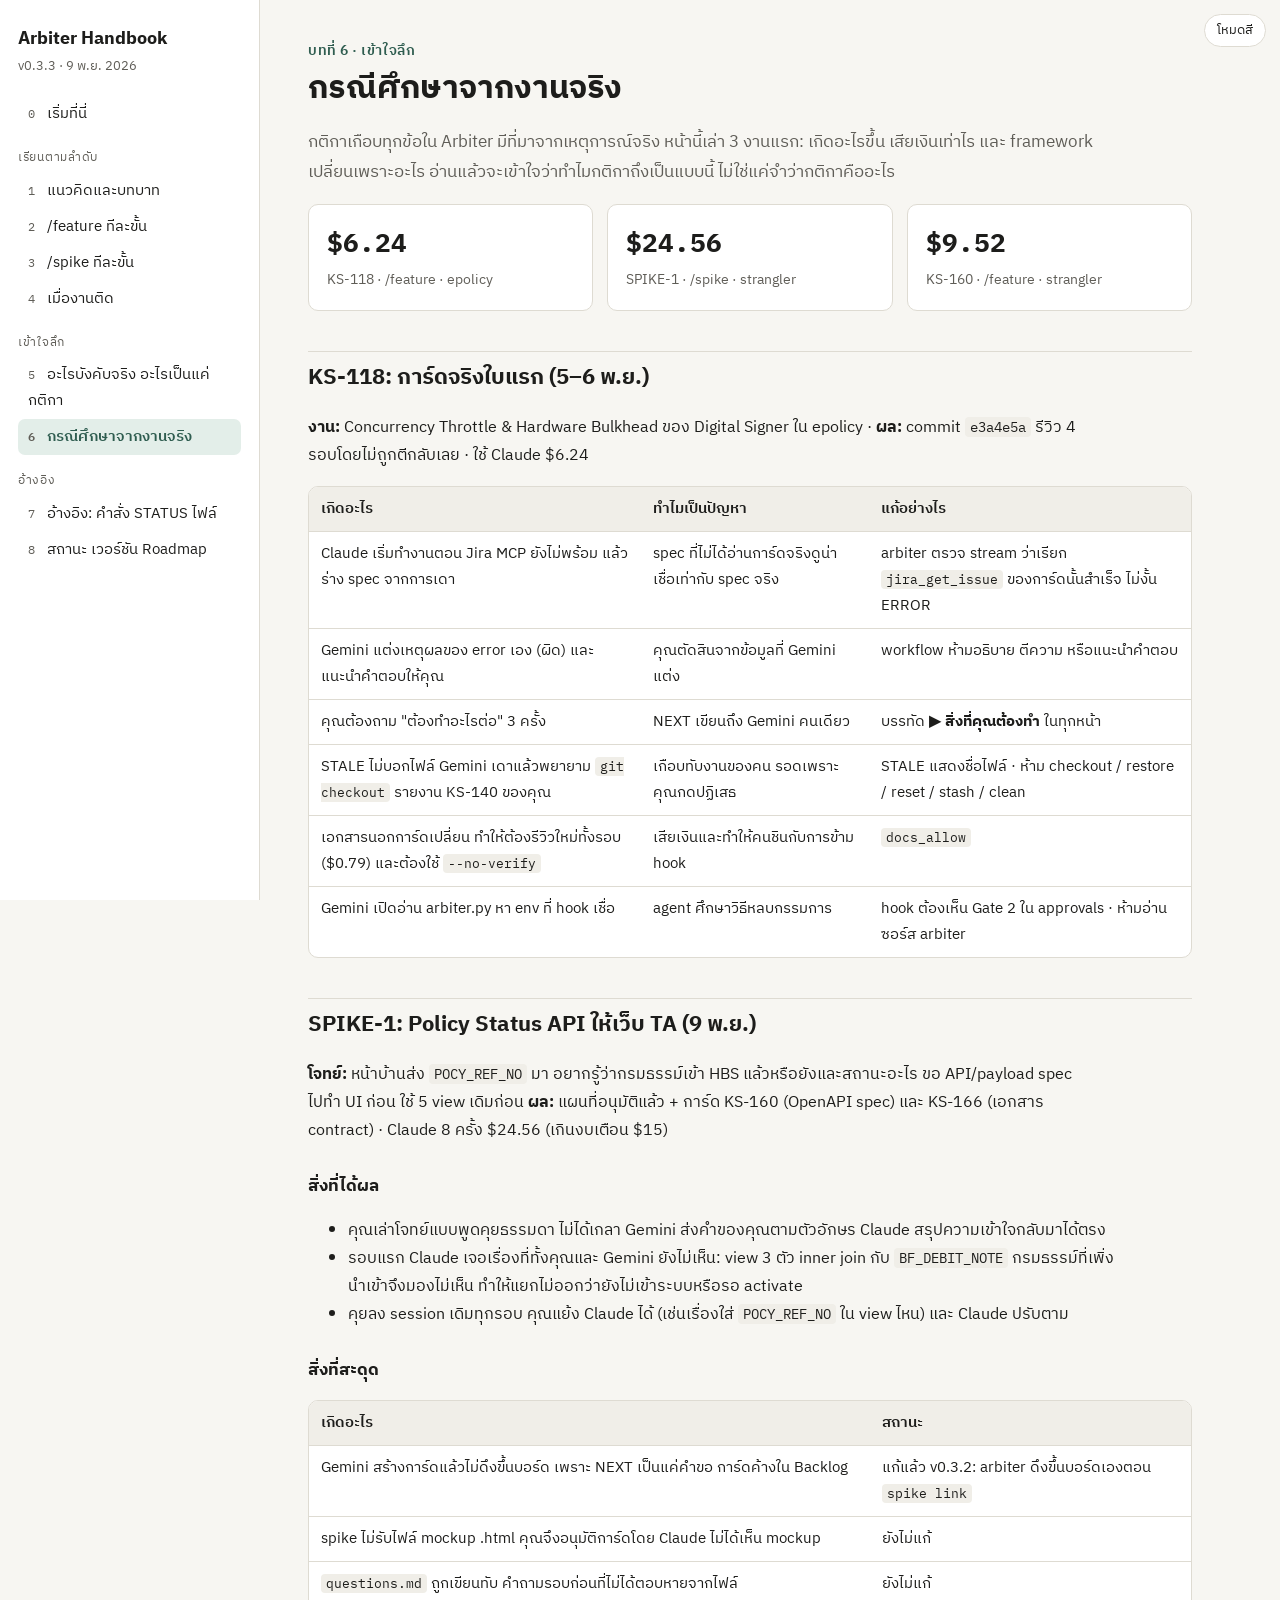
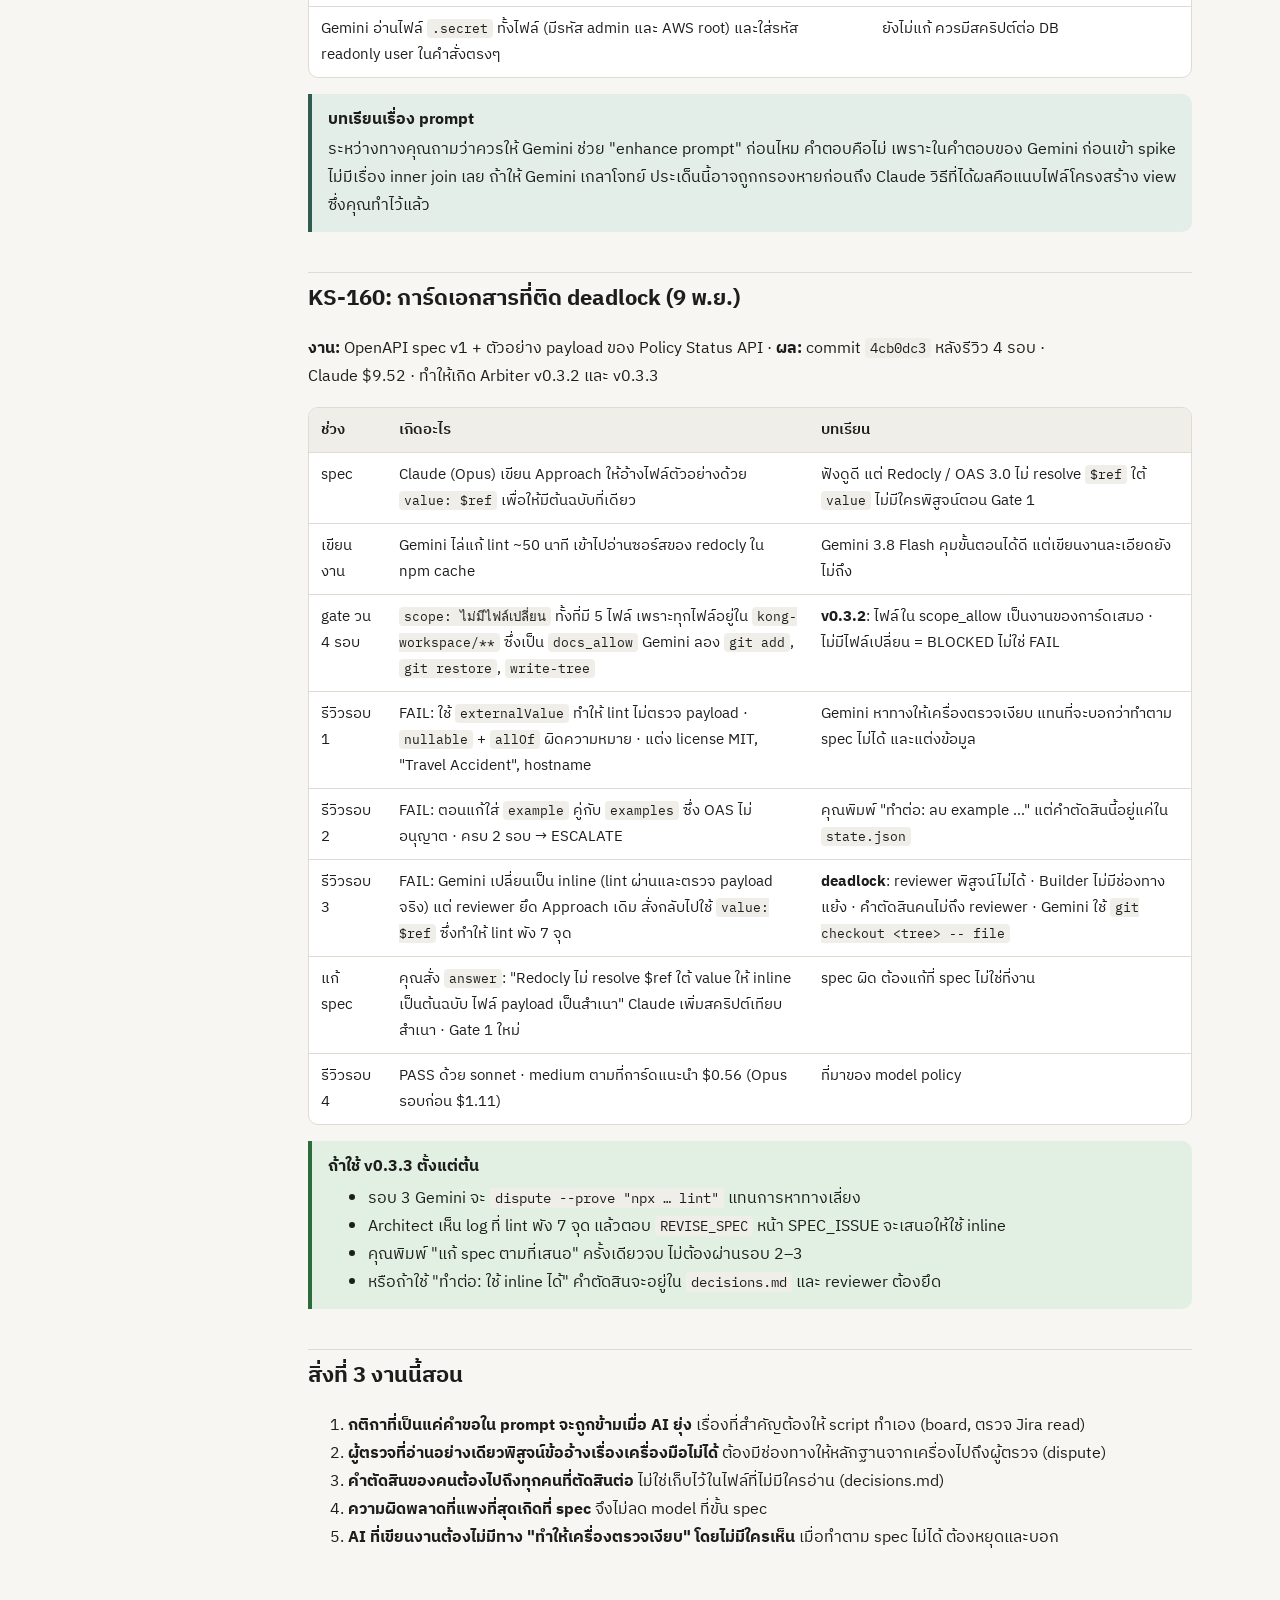
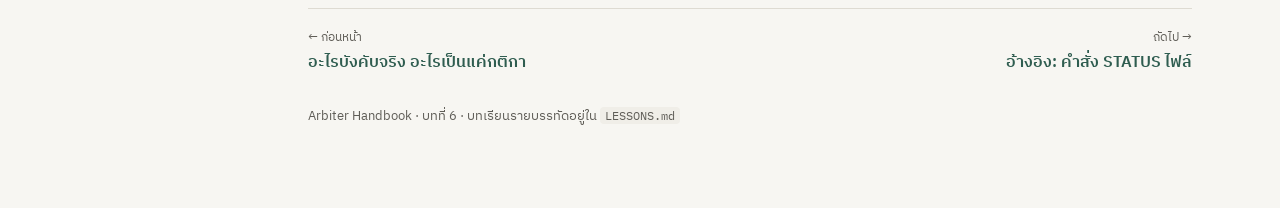
==== docs/cases.html @ bba3953a "docs: rewrite handbook as a multi-page teaching guide docs/ is now a 9-page static handbook for peop" ====
<!doctype html>
<html lang="th">
<head>
<meta charset="utf-8">
<meta name="viewport" content="width=device-width, initial-scale=1">
<title>กรณีศึกษา · Arbiter</title>
<link rel="preconnect" href="https://fonts.googleapis.com">
<link rel="preconnect" href="https://fonts.gstatic.com" crossorigin>
<link href="https://fonts.googleapis.com/css2?family=IBM+Plex+Sans+Thai:wght@400;500;600;700&family=IBM+Plex+Mono:wght@400;500&display=swap" rel="stylesheet">
<link rel="stylesheet" href="assets/style.css">
</head>
<body>
<button class="theme-btn" id="themeBtn" type="button">โหมดสี</button>
<div class="wrap">
<nav class="toc" aria-label="สารบัญ">
  <div class="brand">Arbiter Handbook</div>
  <div class="ver">v0.3.3 · 9 พ.ย. 2026</div>
  <div class="links"><a href="index.html">เริ่มที่นี่</a><a href="concepts.html">แนวคิดและบทบาท</a><a href="feature.html">/feature</a><a href="spike.html">/spike</a><a href="stuck.html">เมื่องานติด</a><a href="safety.html">อะไรบังคับจริง</a><a href="cases.html">กรณีศึกษา</a><a href="reference.html">อ้างอิง</a><a href="roadmap.html">Roadmap</a></div>
</nav>
<main>

<div class="eyebrow">บทที่ 6 · เข้าใจลึก</div>
<h1>กรณีศึกษาจากงานจริง</h1>
<p class="lede">กติกาเกือบทุกข้อใน Arbiter มีที่มาจากเหตุการณ์จริง หน้านี้เล่า 3 งานแรก: เกิดอะไรขึ้น เสียเงินเท่าไร และ framework เปลี่ยนเพราะอะไร
อ่านแล้วจะเข้าใจว่าทำไมกติกาถึงเป็นแบบนี้ ไม่ใช่แค่จำว่ากติกาคืออะไร</p>

<div class="grid g3">
  <div class="card stat"><b>$6.24</b><span>KS-118 · /feature · epolicy</span></div>
  <div class="card stat"><b>$24.56</b><span>SPIKE-1 · /spike · strangler</span></div>
  <div class="card stat"><b>$9.52</b><span>KS-160 · /feature · strangler</span></div>
</div>

<h2 id="ks118">KS-118: การ์ดจริงใบแรก (5–6 พ.ย.)</h2>
<p><b>งาน:</b> Concurrency Throttle &amp; Hardware Bulkhead ของ Digital Signer ใน epolicy · <b>ผล:</b> commit <code>e3a4e5a</code> รีวิว 4 รอบโดยไม่ถูกตีกลับเลย · ใช้ Claude $6.24</p>
<div class="tbl"><table>
  <tr><th>เกิดอะไร</th><th>ทำไมเป็นปัญหา</th><th>แก้อย่างไร</th></tr>
  <tr><td>Claude เริ่มทำงานตอน Jira MCP ยังไม่พร้อม แล้วร่าง spec จากการเดา</td><td>spec ที่ไม่ได้อ่านการ์ดจริงดูน่าเชื่อเท่ากับ spec จริง</td><td>arbiter ตรวจ stream ว่าเรียก <code>jira_get_issue</code> ของการ์ดนั้นสำเร็จ ไม่งั้น ERROR</td></tr>
  <tr><td>Gemini แต่งเหตุผลของ error เอง (ผิด) และแนะนำคำตอบให้คุณ</td><td>คุณตัดสินจากข้อมูลที่ Gemini แต่ง</td><td>workflow ห้ามอธิบาย ตีความ หรือแนะนำคำตอบ</td></tr>
  <tr><td>คุณต้องถาม "ต้องทำอะไรต่อ" 3 ครั้ง</td><td>NEXT เขียนถึง Gemini คนเดียว</td><td>บรรทัด <b>▶ สิ่งที่คุณต้องทำ</b> ในทุกหน้า</td></tr>
  <tr><td>STALE ไม่บอกไฟล์ Gemini เดาแล้วพยายาม <code>git checkout</code> รายงาน KS-140 ของคุณ</td><td>เกือบทับงานของคน รอดเพราะคุณกดปฏิเสธ</td><td>STALE แสดงชื่อไฟล์ · ห้าม checkout / restore / reset / stash / clean</td></tr>
  <tr><td>เอกสารนอกการ์ดเปลี่ยน ทำให้ต้องรีวิวใหม่ทั้งรอบ ($0.79) และต้องใช้ <code>--no-verify</code></td><td>เสียเงินและทำให้คนชินกับการข้าม hook</td><td><code>docs_allow</code></td></tr>
  <tr><td>Gemini เปิดอ่าน arbiter.py หา env ที่ hook เชื่อ</td><td>agent ศึกษาวิธีหลบกรรมการ</td><td>hook ต้องเห็น Gate 2 ใน approvals · ห้ามอ่านซอร์ส arbiter</td></tr>
</table></div>

<h2 id="spike1">SPIKE-1: Policy Status API ให้เว็บ TA (9 พ.ย.)</h2>
<p><b>โจทย์:</b> หน้าบ้านส่ง <code>POCY_REF_NO</code> มา อยากรู้ว่ากรมธรรม์เข้า HBS แล้วหรือยังและสถานะอะไร ขอ API/payload spec ไปทำ UI ก่อน ใช้ 5 view เดิมก่อน
<b>ผล:</b> แผนที่อนุมัติแล้ว + การ์ด KS-160 (OpenAPI spec) และ KS-166 (เอกสาร contract) · Claude 8 ครั้ง $24.56 (เกินงบเตือน $15)</p>
<h3>สิ่งที่ได้ผล</h3>
<ul>
  <li>คุณเล่าโจทย์แบบพูดคุยธรรมดา ไม่ได้เกลา Gemini ส่งคำของคุณตามตัวอักษร Claude สรุปความเข้าใจกลับมาได้ตรง</li>
  <li>รอบแรก Claude เจอเรื่องที่ทั้งคุณและ Gemini ยังไม่เห็น: view 3 ตัว inner join กับ <code>BF_DEBIT_NOTE</code> กรมธรรม์ที่เพิ่งนำเข้าจึงมองไม่เห็น ทำให้แยกไม่ออกว่ายังไม่เข้าระบบหรือรอ activate</li>
  <li>คุยลง session เดิมทุกรอบ คุณแย้ง Claude ได้ (เช่นเรื่องใส่ <code>POCY_REF_NO</code> ใน view ไหน) และ Claude ปรับตาม</li>
</ul>
<h3>สิ่งที่สะดุด</h3>
<div class="tbl"><table>
  <tr><th>เกิดอะไร</th><th>สถานะ</th></tr>
  <tr><td>Gemini สร้างการ์ดแล้วไม่ดึงขึ้นบอร์ด เพราะ NEXT เป็นแค่คำขอ การ์ดค้างใน Backlog</td><td>แก้แล้ว v0.3.2: arbiter ดึงขึ้นบอร์ดเองตอน <code>spike link</code></td></tr>
  <tr><td>spike ไม่รับไฟล์ mockup .html คุณจึงอนุมัติการ์ดโดย Claude ไม่ได้เห็น mockup</td><td>ยังไม่แก้</td></tr>
  <tr><td><code>questions.md</code> ถูกเขียนทับ คำถามรอบก่อนที่ไม่ได้ตอบหายจากไฟล์</td><td>ยังไม่แก้</td></tr>
  <tr><td>Gemini อ่านไฟล์ <code>.secret</code> ทั้งไฟล์ (มีรหัส admin และ AWS root) และใส่รหัส readonly user ในคำสั่งตรงๆ</td><td>ยังไม่แก้ ควรมีสคริปต์ต่อ DB</td></tr>
</table></div>
<div class="callout"><span class="t">บทเรียนเรื่อง prompt</span>
ระหว่างทางคุณถามว่าควรให้ Gemini ช่วย "enhance prompt" ก่อนไหม คำตอบคือไม่ เพราะในคำตอบของ Gemini ก่อนเข้า spike ไม่มีเรื่อง inner join เลย
ถ้าให้ Gemini เกลาโจทย์ ประเด็นนี้อาจถูกกรองหายก่อนถึง Claude วิธีที่ได้ผลคือแนบไฟล์โครงสร้าง view ซึ่งคุณทำไว้แล้ว</div>

<h2 id="ks160">KS-160: การ์ดเอกสารที่ติด deadlock (9 พ.ย.)</h2>
<p><b>งาน:</b> OpenAPI spec v1 + ตัวอย่าง payload ของ Policy Status API · <b>ผล:</b> commit <code>4cb0dc3</code> หลังรีวิว 4 รอบ · Claude $9.52
· ทำให้เกิด Arbiter v0.3.2 และ v0.3.3</p>
<div class="tbl"><table>
  <tr><th>ช่วง</th><th>เกิดอะไร</th><th>บทเรียน</th></tr>
  <tr><td>spec</td><td>Claude (Opus) เขียน Approach ให้อ้างไฟล์ตัวอย่างด้วย <code>value: $ref</code> เพื่อให้มีต้นฉบับที่เดียว</td><td>ฟังดูดี แต่ Redocly / OAS 3.0 ไม่ resolve <code>$ref</code> ใต้ <code>value</code> ไม่มีใครพิสูจน์ตอน Gate 1</td></tr>
  <tr><td>เขียนงาน</td><td>Gemini ไล่แก้ lint ~50 นาที เข้าไปอ่านซอร์สของ redocly ใน npm cache</td><td>Gemini 3.8 Flash คุมขั้นตอนได้ดี แต่เขียนงานละเอียดยังไม่ถึง</td></tr>
  <tr><td>gate วน 4 รอบ</td><td><code>scope: ไม่มีไฟล์เปลี่ยน</code> ทั้งที่มี 5 ไฟล์ เพราะทุกไฟล์อยู่ใน <code>kong-workspace/**</code> ซึ่งเป็น <code>docs_allow</code> Gemini ลอง <code>git add</code>, <code>git restore</code>, <code>write-tree</code></td><td><b>v0.3.2</b>: ไฟล์ใน scope_allow เป็นงานของการ์ดเสมอ · ไม่มีไฟล์เปลี่ยน = BLOCKED ไม่ใช่ FAIL</td></tr>
  <tr><td>รีวิวรอบ 1</td><td>FAIL: ใช้ <code>externalValue</code> ทำให้ lint ไม่ตรวจ payload · <code>nullable</code> + <code>allOf</code> ผิดความหมาย · แต่ง license MIT, "Travel Accident", hostname</td><td>Gemini หาทางให้เครื่องตรวจเงียบ แทนที่จะบอกว่าทำตาม spec ไม่ได้ และแต่งข้อมูล</td></tr>
  <tr><td>รีวิวรอบ 2</td><td>FAIL: ตอนแก้ใส่ <code>example</code> คู่กับ <code>examples</code> ซึ่ง OAS ไม่อนุญาต · ครบ 2 รอบ → ESCALATE</td><td>คุณพิมพ์ "ทำต่อ: ลบ example …" แต่คำตัดสินนี้อยู่แค่ใน <code>state.json</code></td></tr>
  <tr><td>รีวิวรอบ 3</td><td>FAIL: Gemini เปลี่ยนเป็น inline (lint ผ่านและตรวจ payload จริง) แต่ reviewer ยึด Approach เดิม สั่งกลับไปใช้ <code>value: $ref</code> ซึ่งทำให้ lint พัง 7 จุด</td><td><b>deadlock</b>: reviewer พิสูจน์ไม่ได้ · Builder ไม่มีช่องทางแย้ง · คำตัดสินคนไม่ถึง reviewer · Gemini ใช้ <code>git checkout &lt;tree&gt; -- file</code></td></tr>
  <tr><td>แก้ spec</td><td>คุณสั่ง <code>answer</code>: "Redocly ไม่ resolve $ref ใต้ value ให้ inline เป็นต้นฉบับ ไฟล์ payload เป็นสำเนา" Claude เพิ่มสคริปต์เทียบสำเนา · Gate 1 ใหม่</td><td>spec ผิด ต้องแก้ที่ spec ไม่ใช่ที่งาน</td></tr>
  <tr><td>รีวิวรอบ 4</td><td>PASS ด้วย sonnet · medium ตามที่การ์ดแนะนำ $0.56 (Opus รอบก่อน $1.11)</td><td>ที่มาของ model policy</td></tr>
</table></div>
<div class="callout ok"><span class="t">ถ้าใช้ v0.3.3 ตั้งแต่ต้น</span>
<ul style="margin:4px 0 0">
  <li>รอบ 3 Gemini จะ <code>dispute --prove "npx … lint"</code> แทนการหาทางเลี่ยง</li>
  <li>Architect เห็น log ที่ lint พัง 7 จุด แล้วตอบ <code>REVISE_SPEC</code> หน้า SPEC_ISSUE จะเสนอให้ใช้ inline</li>
  <li>คุณพิมพ์ "แก้ spec ตามที่เสนอ" ครั้งเดียวจบ ไม่ต้องผ่านรอบ 2–3</li>
  <li>หรือถ้าใช้ "ทำต่อ: ใช้ inline ได้" คำตัดสินจะอยู่ใน <code>decisions.md</code> และ reviewer ต้องยึด</li>
</ul></div>

<h2>สิ่งที่ 3 งานนี้สอน</h2>
<ol>
  <li><b>กติกาที่เป็นแค่คำขอใน prompt จะถูกข้ามเมื่อ AI ยุ่ง</b> เรื่องที่สำคัญต้องให้ script ทำเอง (board, ตรวจ Jira read)</li>
  <li><b>ผู้ตรวจที่อ่านอย่างเดียวพิสูจน์ข้ออ้างเรื่องเครื่องมือไม่ได้</b> ต้องมีช่องทางให้หลักฐานจากเครื่องไปถึงผู้ตรวจ (dispute)</li>
  <li><b>คำตัดสินของคนต้องไปถึงทุกคนที่ตัดสินต่อ</b> ไม่ใช่เก็บไว้ในไฟล์ที่ไม่มีใครอ่าน (decisions.md)</li>
  <li><b>ความผิดพลาดที่แพงที่สุดเกิดที่ spec</b> จึงไม่ลด model ที่ขั้น spec</li>
  <li><b>AI ที่เขียนงานต้องไม่มีทาง "ทำให้เครื่องตรวจเงียบ" โดยไม่มีใครเห็น</b> เมื่อทำตาม spec ไม่ได้ ต้องหยุดและบอก</li>
</ol>

<div class="pager"></div>
<footer class="foot">Arbiter Handbook · บทที่ 6 · บทเรียนรายบรรทัดอยู่ใน <code>LESSONS.md</code></footer>
</main>
</div>
<script src="assets/site.js"></script>
</body>
</html>
---- docs/assets/style.css ----
/* Arbiter Handbook — shared styles. Colors are tokens; every page works in light and dark. */
:root {
  --bg: #f7f6f2; --surface: #ffffff; --surface-2: #f0eee8; --text: #1d1d1b; --muted: #5f5d57;
  --line: #dedbd2; --accent: #2f5d50; --accent-soft: #e3eee9;
  --human: #8a4b14; --human-soft: #f6e8da; --gemini: #1f4e8c; --gemini-soft: #e2ebf7;
  --claude: #9a3b26; --claude-soft: #f7e3dc; --machine: #2f5d50; --machine-soft: #e3eee9;
  --ok: #2e6b3a; --ok-soft: #e2f0e4; --warn: #8a6100; --warn-soft: #f7eed6; --bad: #a12f2f; --bad-soft: #f6e0e0;
  --mono: "IBM Plex Mono", ui-monospace, Consolas, monospace;
  --sans: "IBM Plex Sans Thai", "Segoe UI", Tahoma, sans-serif;
  --radius: 10px;
}
@media (prefers-color-scheme: dark) {
  :root:not([data-theme="light"]) {
    --bg: #161614; --surface: #1f1f1c; --surface-2: #2a2a26; --text: #ecebe6; --muted: #a9a79f;
    --line: #3a3934; --accent: #8cc4b0; --accent-soft: #23352f;
    --human: #e3a76f; --human-soft: #3a2a1b; --gemini: #8db4ea; --gemini-soft: #1d2a3d;
    --claude: #eb9a83; --claude-soft: #3b231d; --machine: #8cc4b0; --machine-soft: #23352f;
    --ok: #8fd19e; --ok-soft: #1f3324; --warn: #e5c06a; --warn-soft: #3a3019; --bad: #f09a9a; --bad-soft: #3d2222;
  }
}
:root[data-theme="dark"] {
  --bg: #161614; --surface: #1f1f1c; --surface-2: #2a2a26; --text: #ecebe6; --muted: #a9a79f;
  --line: #3a3934; --accent: #8cc4b0; --accent-soft: #23352f;
  --human: #e3a76f; --human-soft: #3a2a1b; --gemini: #8db4ea; --gemini-soft: #1d2a3d;
  --claude: #eb9a83; --claude-soft: #3b231d; --machine: #8cc4b0; --machine-soft: #23352f;
  --ok: #8fd19e; --ok-soft: #1f3324; --warn: #e5c06a; --warn-soft: #3a3019; --bad: #f09a9a; --bad-soft: #3d2222;
}

* { box-sizing: border-box; }
html { -webkit-text-size-adjust: 100%; }
body { margin: 0; background: var(--bg); color: var(--text); font: 16px/1.75 var(--sans); }
a { color: var(--accent); text-underline-offset: 3px; }
code, pre, kbd { font-family: var(--mono); font-size: .88em; }
code { background: var(--surface-2); padding: 1px 5px; border-radius: 4px; overflow-wrap: anywhere; }
pre { background: var(--surface-2); border: 1px solid var(--line); border-radius: var(--radius); padding: 14px 16px;
      overflow-x: auto; line-height: 1.55; margin: 14px 0; }
pre code { background: none; padding: 0; font-size: 1em; }
kbd { border: 1px solid var(--line); border-bottom-width: 2px; border-radius: 5px; padding: 0 6px; background: var(--surface); }

/* layout */
.wrap { display: grid; grid-template-columns: 260px minmax(0, 1fr); min-height: 100vh; }
nav.toc { position: sticky; top: 0; align-self: start; height: 100vh; overflow-y: auto; padding: 24px 18px;
          border-right: 1px solid var(--line); background: var(--surface); }
nav.toc .brand { font-weight: 700; font-size: 1.1rem; }
nav.toc .ver { color: var(--muted); font-size: .82rem; margin-bottom: 18px; }
nav.toc .group { font-size: .74rem; letter-spacing: .06em; text-transform: uppercase; color: var(--muted); margin: 16px 0 4px; }
nav.toc a { display: block; padding: 5px 10px; border-radius: 7px; color: var(--text); text-decoration: none; font-size: .93rem; }
nav.toc a:hover { background: var(--surface-2); }
nav.toc a.active { background: var(--accent-soft); color: var(--accent); font-weight: 600; }
nav.toc a .n { display: inline-block; width: 1.6em; color: var(--muted); font-family: var(--mono); font-size: .8em; }
main { padding: 40px 48px 80px; max-width: 980px; }
.theme-btn { position: fixed; top: 14px; right: 14px; z-index: 5; border: 1px solid var(--line); background: var(--surface);
             color: var(--text); border-radius: 999px; padding: 4px 12px; font: inherit; font-size: .82rem; cursor: pointer; }

@media (max-width: 860px) {
  .wrap { grid-template-columns: minmax(0, 1fr); }
  nav.toc { position: static; height: auto; border-right: 0; border-bottom: 1px solid var(--line); padding: 14px 16px; }
  nav.toc .links { display: flex; gap: 4px; overflow-x: auto; padding-bottom: 4px; }
  nav.toc .group { display: none; }
  nav.toc a { white-space: nowrap; flex: none; }
  main { padding: 24px 16px 64px; }
  .theme-btn { top: 10px; right: 10px; }
}

/* type */
.eyebrow { color: var(--accent); font-weight: 600; font-size: .85rem; letter-spacing: .04em; }
h1 { font-size: 2rem; line-height: 1.3; margin: 4px 0 10px; }
h2 { font-size: 1.35rem; margin: 40px 0 10px; padding-top: 8px; border-top: 1px solid var(--line); }
h3 { font-size: 1.08rem; margin: 26px 0 6px; }
.lede { font-size: 1.08rem; color: var(--muted); max-width: 46em; }
p, li { max-width: 48em; }
.muted { color: var(--muted); }
.small { font-size: .88rem; }

/* tables */
.tbl { overflow-x: auto; margin: 14px 0; border: 1px solid var(--line); border-radius: var(--radius); background: var(--surface); }
table { border-collapse: collapse; width: 100%; font-size: .93rem; }
th, td { text-align: left; vertical-align: top; padding: 9px 12px; border-bottom: 1px solid var(--line); }
th { background: var(--surface-2); font-weight: 600; white-space: nowrap; }
tr:last-child td { border-bottom: 0; }

/* cards & grids */
.grid { display: grid; gap: 14px; margin: 16px 0; }
.g2 { grid-template-columns: repeat(2, minmax(0, 1fr)); }
.g3 { grid-template-columns: repeat(3, minmax(0, 1fr)); }
.g4 { grid-template-columns: repeat(4, minmax(0, 1fr)); }
@media (max-width: 860px) { .g2, .g3, .g4 { grid-template-columns: 1fr; } }
.card { background: var(--surface); border: 1px solid var(--line); border-radius: var(--radius); padding: 16px 18px; }
.card h3 { margin-top: 0; }
.card.link { text-decoration: none; color: var(--text); display: block; transition: border-color .15s; }
.card.link:hover { border-color: var(--accent); }
.card.link .go { color: var(--accent); font-size: .88rem; font-weight: 600; }
.stat b { display: block; font-size: 1.6rem; font-family: var(--mono); }
.stat span { color: var(--muted); font-size: .88rem; }

/* role colors */
.r { display: inline-block; font-size: .78rem; font-weight: 600; padding: 1px 9px; border-radius: 999px; white-space: nowrap; }
.r-human { background: var(--human-soft); color: var(--human); }
.r-gemini { background: var(--gemini-soft); color: var(--gemini); }
.r-claude { background: var(--claude-soft); color: var(--claude); }
.r-machine { background: var(--machine-soft); color: var(--machine); }
.card.human { border-top: 4px solid var(--human); }
.card.gemini { border-top: 4px solid var(--gemini); }
.card.claude { border-top: 4px solid var(--claude); }
.card.machine { border-top: 4px solid var(--machine); }

/* callouts */
.callout { border-left: 4px solid var(--accent); background: var(--accent-soft); border-radius: 0 var(--radius) var(--radius) 0;
           padding: 12px 16px; margin: 16px 0; }
.callout > :first-child { margin-top: 0; } .callout > :last-child { margin-bottom: 0; }
.callout.warn { border-color: var(--warn); background: var(--warn-soft); }
.callout.bad { border-color: var(--bad); background: var(--bad-soft); }
.callout.ok { border-color: var(--ok); background: var(--ok-soft); }
.callout .t { font-weight: 700; display: block; margin-bottom: 2px; }

/* status pills */
.st { font-family: var(--mono); font-size: .8rem; font-weight: 500; padding: 1px 7px; border-radius: 5px; white-space: nowrap;
      background: var(--surface-2); border: 1px solid var(--line); }
.st.ok { color: var(--ok); border-color: var(--ok); }
.st.wait { color: var(--human); border-color: var(--human); }
.st.warn { color: var(--warn); border-color: var(--warn); }
.st.bad { color: var(--bad); border-color: var(--bad); }

/* step list */
ol.steps { list-style: none; counter-reset: s; padding: 0; margin: 18px 0; }
ol.steps > li { counter-increment: s; position: relative; padding: 0 0 18px 48px; max-width: none; }
ol.steps > li::before { content: counter(s); position: absolute; left: 0; top: 0; width: 32px; height: 32px; border-radius: 50%;
  background: var(--accent); color: var(--bg); font-weight: 700; display: grid; place-items: center; font-size: .9rem; }
ol.steps > li::after { content: ""; position: absolute; left: 15px; top: 34px; bottom: 2px; width: 2px; background: var(--line); }
ol.steps > li:last-child::after { display: none; }
ol.steps > li > b:first-child { display: block; font-size: 1.02rem; }

/* swimlane: who does what, step by step */
.lane { overflow-x: auto; margin: 16px 0; border: 1px solid var(--line); border-radius: var(--radius); background: var(--surface); }
.lane table { min-width: 720px; table-layout: fixed; }
.lane th:nth-child(1) { width: 52px; }
.lane th.h-human { color: var(--human); } .lane th.h-gemini { color: var(--gemini); }
.lane th.h-machine { color: var(--machine); } .lane th.h-claude { color: var(--claude); }
.lane td { font-size: .88rem; line-height: 1.55; }
.lane td.c-human { background: var(--human-soft); } .lane td.c-gemini { background: var(--gemini-soft); }
.lane td.c-machine { background: var(--machine-soft); } .lane td.c-claude { background: var(--claude-soft); }
.lane td.n { font-family: var(--mono); color: var(--muted); text-align: center; }

/* chat transcript examples */
.chat { display: grid; gap: 10px; margin: 16px 0; }
.msg { border-radius: var(--radius); padding: 10px 14px; max-width: 46em; border: 1px solid var(--line); }
.msg .who { font-size: .76rem; font-weight: 700; display: block; margin-bottom: 2px; }
.msg.you { background: var(--human-soft); justify-self: end; } .msg.you .who { color: var(--human); }
.msg.gem { background: var(--gemini-soft); } .msg.gem .who { color: var(--gemini); }
.msg.out { background: var(--surface); font-family: var(--mono); font-size: .84rem; white-space: pre-wrap; line-height: 1.55; }
.msg.out .who { font-family: var(--sans); color: var(--machine); }
.msg.out .user-line { color: var(--human); font-weight: 600; }

/* quiz */
details.q { background: var(--surface); border: 1px solid var(--line); border-radius: var(--radius); padding: 10px 14px; margin: 8px 0; }
details.q summary { cursor: pointer; font-weight: 600; }
details.q[open] summary { margin-bottom: 6px; }

/* diagram */
.diagram { margin: 18px 0; background: var(--surface); border: 1px solid var(--line); border-radius: var(--radius); padding: 12px; }
.diagram svg { width: 100%; height: auto; display: block; }
.diagram .cap { color: var(--muted); font-size: .85rem; text-align: center; margin-top: 4px; }

.pager { display: flex; justify-content: space-between; gap: 12px; margin-top: 56px; padding-top: 18px; border-top: 1px solid var(--line); }
.pager a { text-decoration: none; font-weight: 600; }
.pager span { display: block; font-size: .78rem; color: var(--muted); font-weight: 400; }
footer.foot { color: var(--muted); font-size: .82rem; margin-top: 28px; }
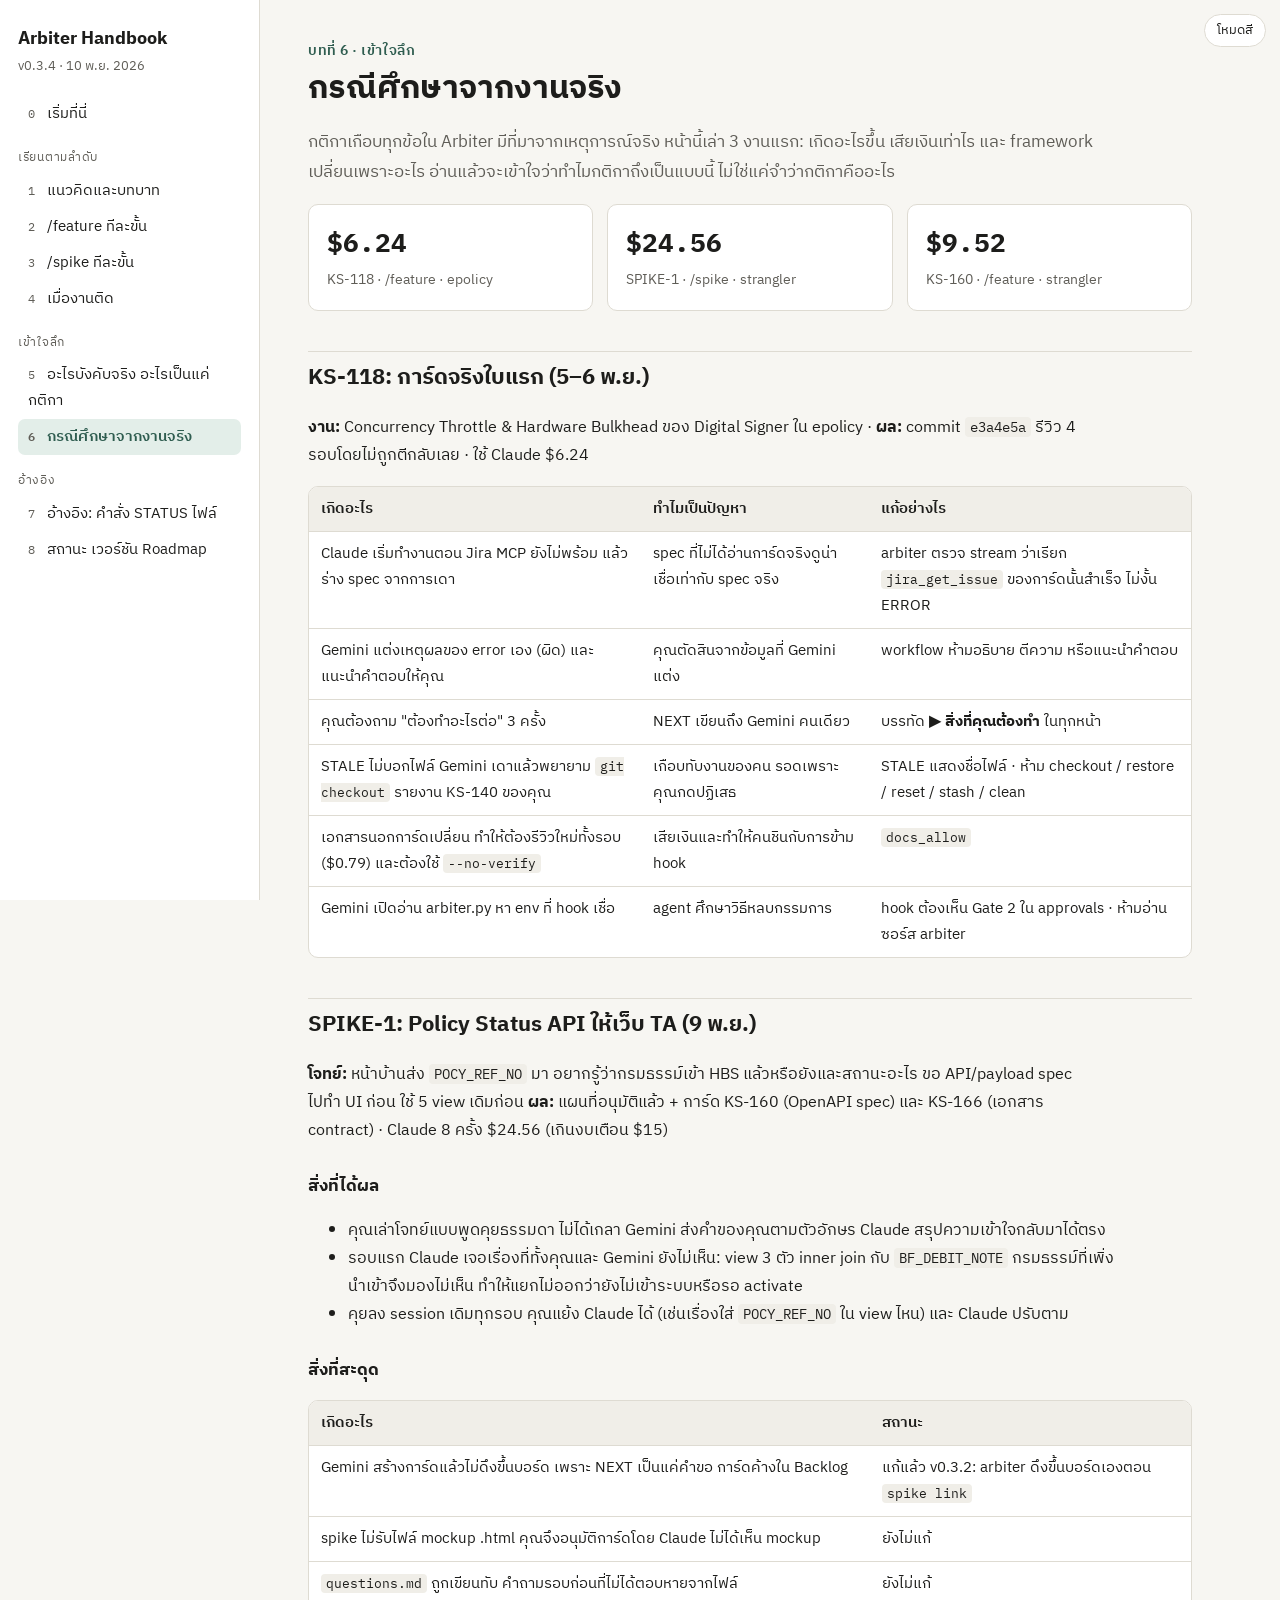
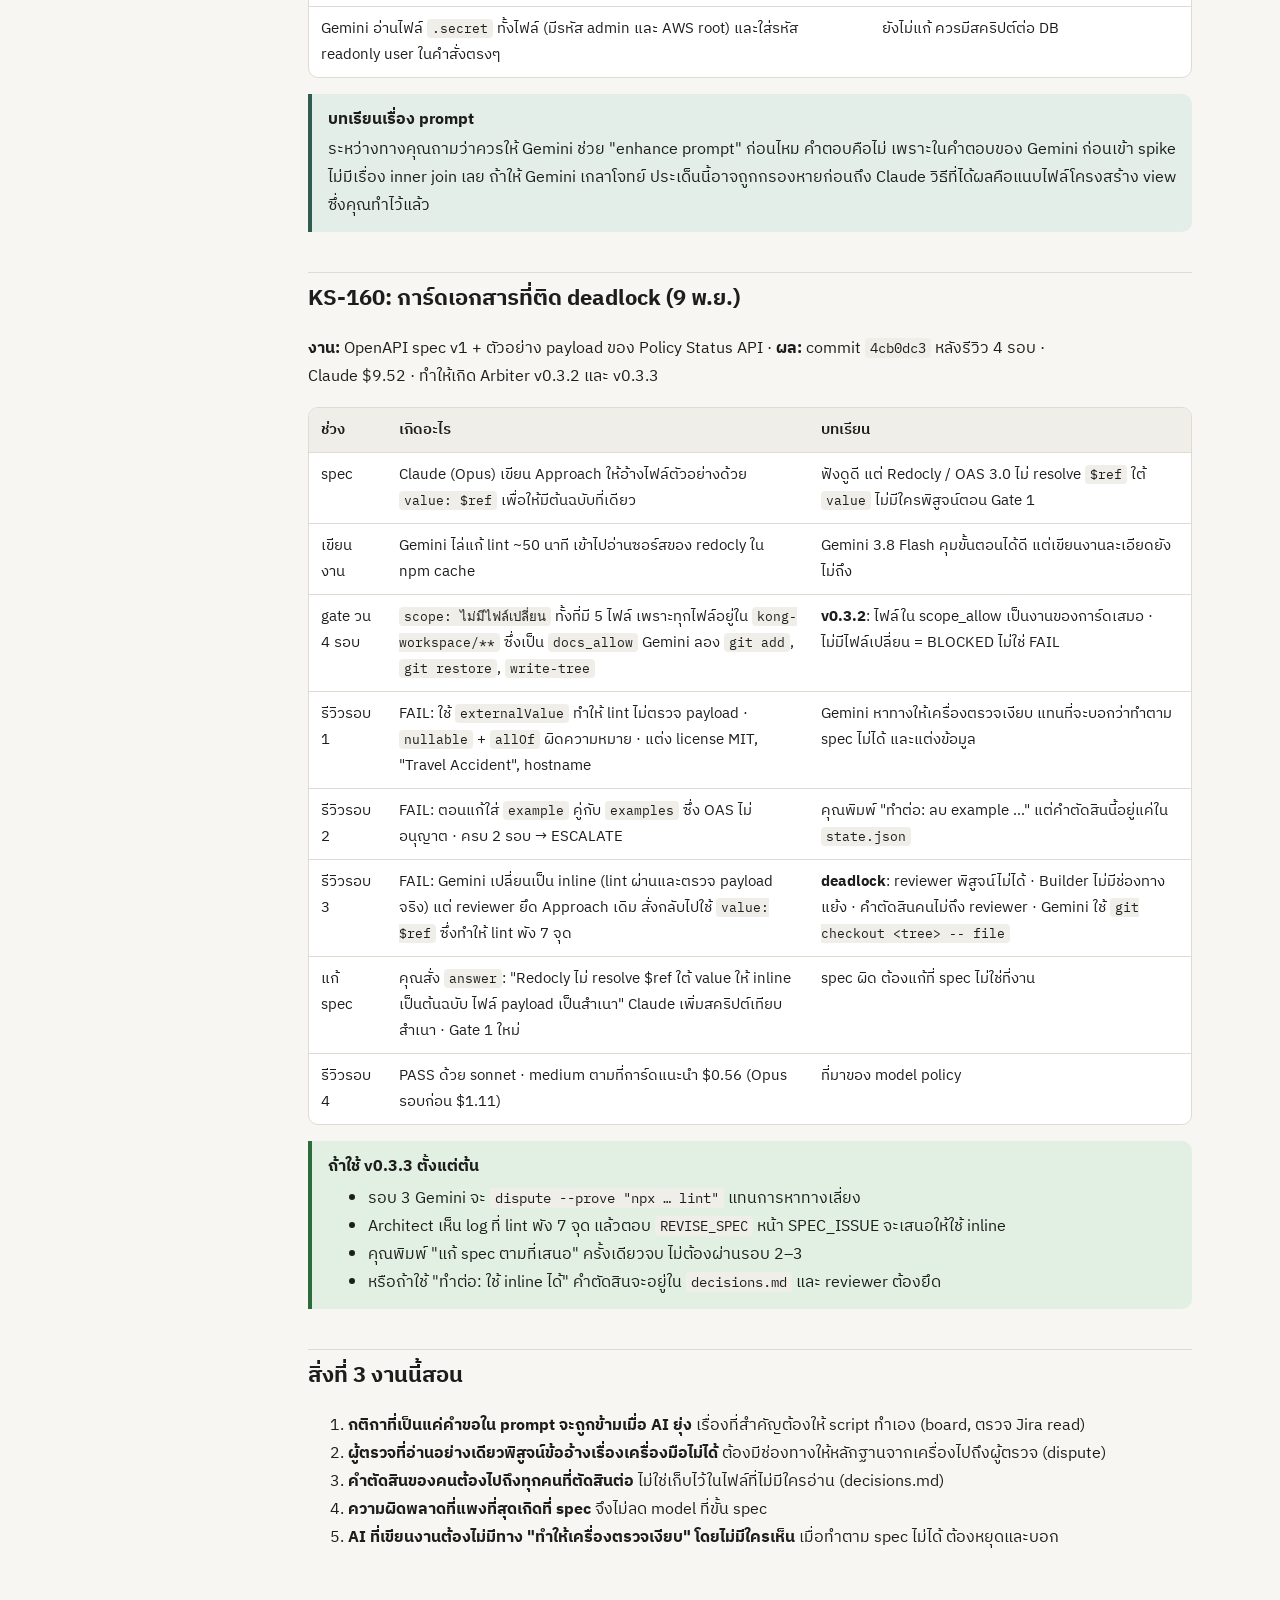
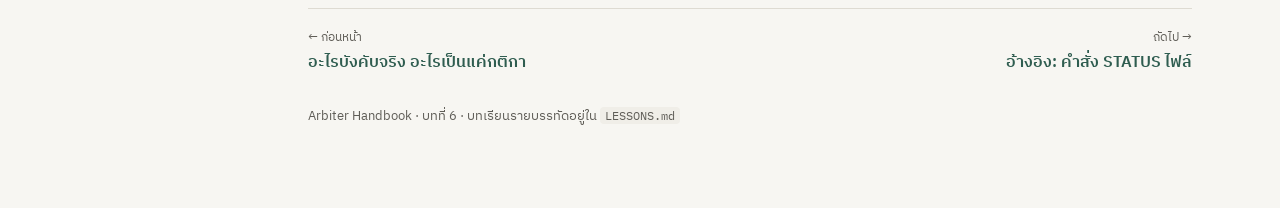
==== commit 9d1e09f5: "feat: Arbiter v0.3.4 - fable can be picked at card start and in the Gate 1 approval - spec --model a" ====
--- a/docs/cases.html
+++ b/docs/cases.html
@@ -14,7 +14,7 @@
 <div class="wrap">
 <nav class="toc" aria-label="สารบัญ">
   <div class="brand">Arbiter Handbook</div>
-  <div class="ver">v0.3.3 · 9 พ.ย. 2026</div>
+  <div class="ver">v0.3.4 · 10 พ.ย. 2026</div>
   <div class="links"><a href="index.html">เริ่มที่นี่</a><a href="concepts.html">แนวคิดและบทบาท</a><a href="feature.html">/feature</a><a href="spike.html">/spike</a><a href="stuck.html">เมื่องานติด</a><a href="safety.html">อะไรบังคับจริง</a><a href="cases.html">กรณีศึกษา</a><a href="reference.html">อ้างอิง</a><a href="roadmap.html">Roadmap</a></div>
 </nav>
 <main>
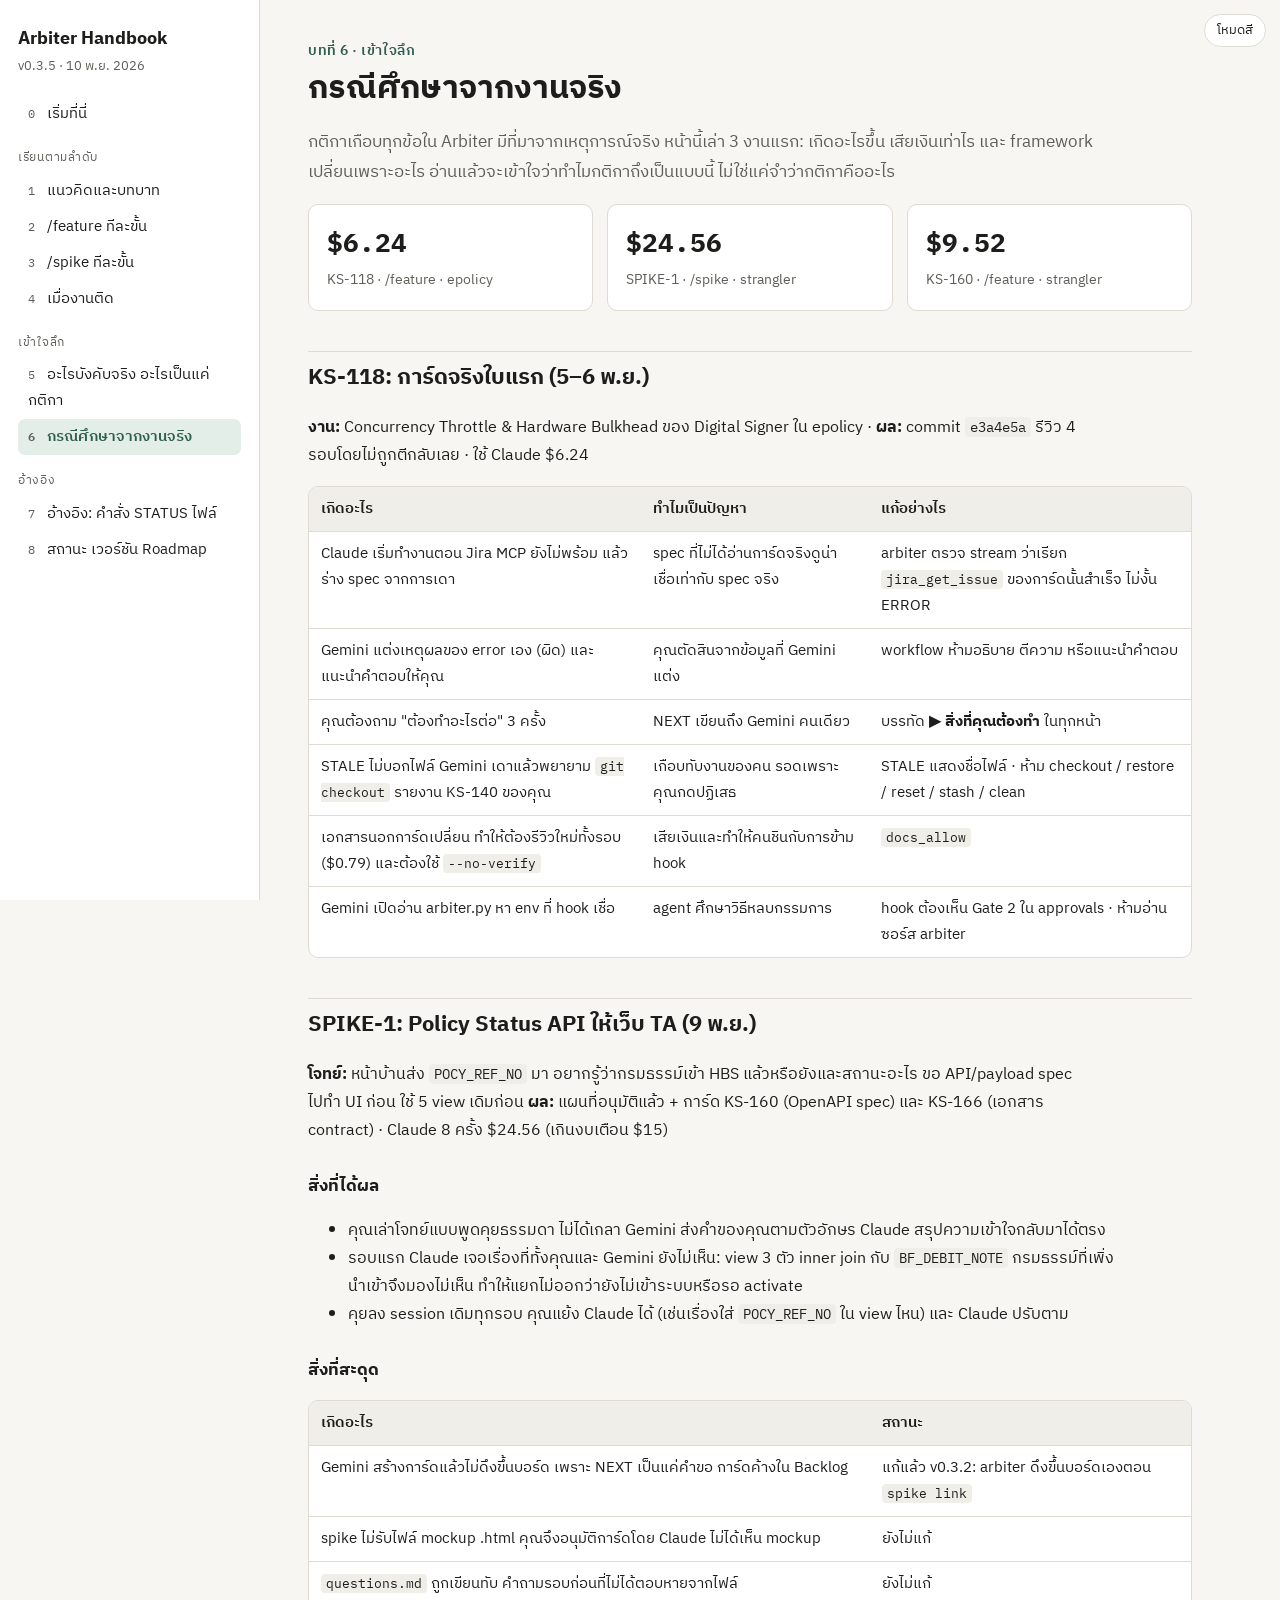
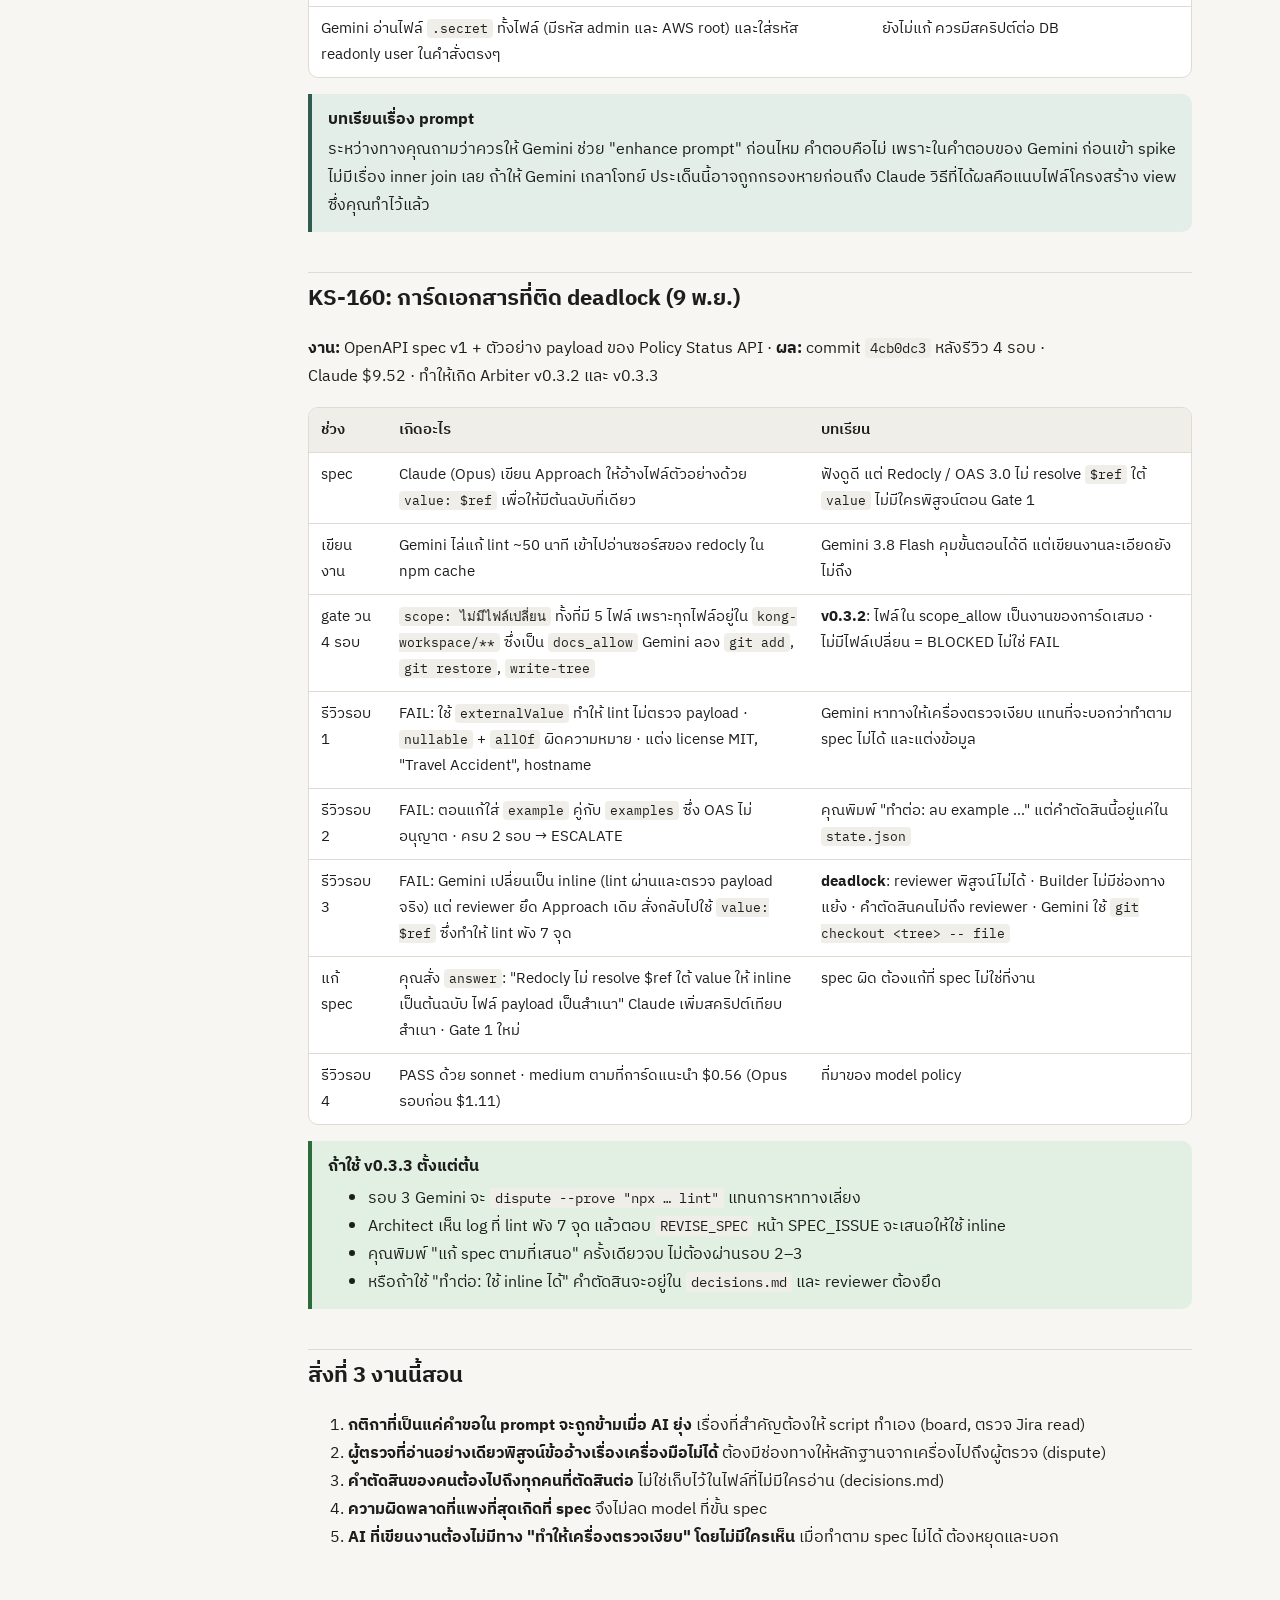
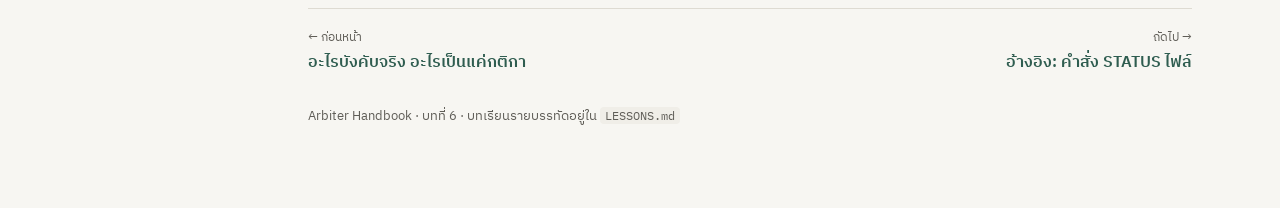
==== commit 8535cc95: "feat: Arbiter v0.3.5 - full model names per card, resolved model in sessions.jsonl - spec --model an" ====
--- a/docs/cases.html
+++ b/docs/cases.html
@@ -14,7 +14,7 @@
 <div class="wrap">
 <nav class="toc" aria-label="สารบัญ">
   <div class="brand">Arbiter Handbook</div>
-  <div class="ver">v0.3.4 · 10 พ.ย. 2026</div>
+  <div class="ver">v0.3.5 · 10 พ.ย. 2026</div>
   <div class="links"><a href="index.html">เริ่มที่นี่</a><a href="concepts.html">แนวคิดและบทบาท</a><a href="feature.html">/feature</a><a href="spike.html">/spike</a><a href="stuck.html">เมื่องานติด</a><a href="safety.html">อะไรบังคับจริง</a><a href="cases.html">กรณีศึกษา</a><a href="reference.html">อ้างอิง</a><a href="roadmap.html">Roadmap</a></div>
 </nav>
 <main>
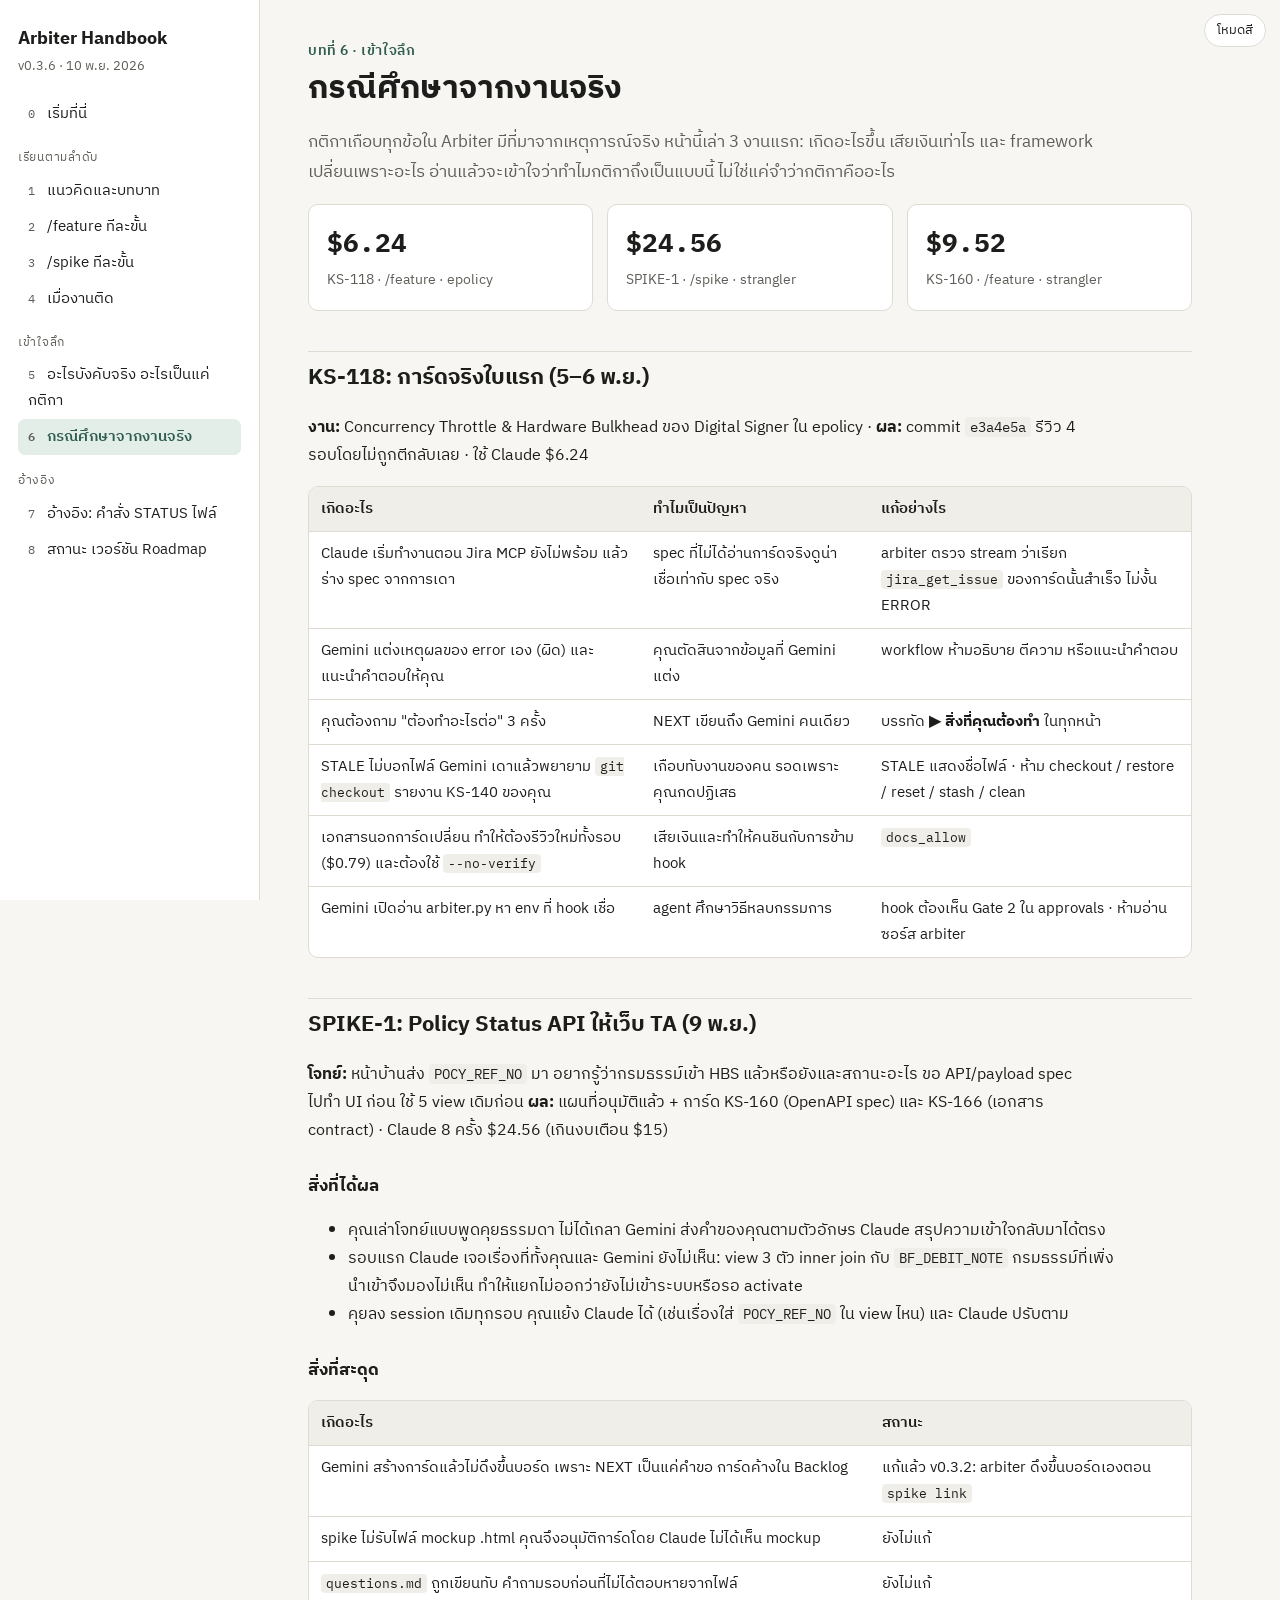
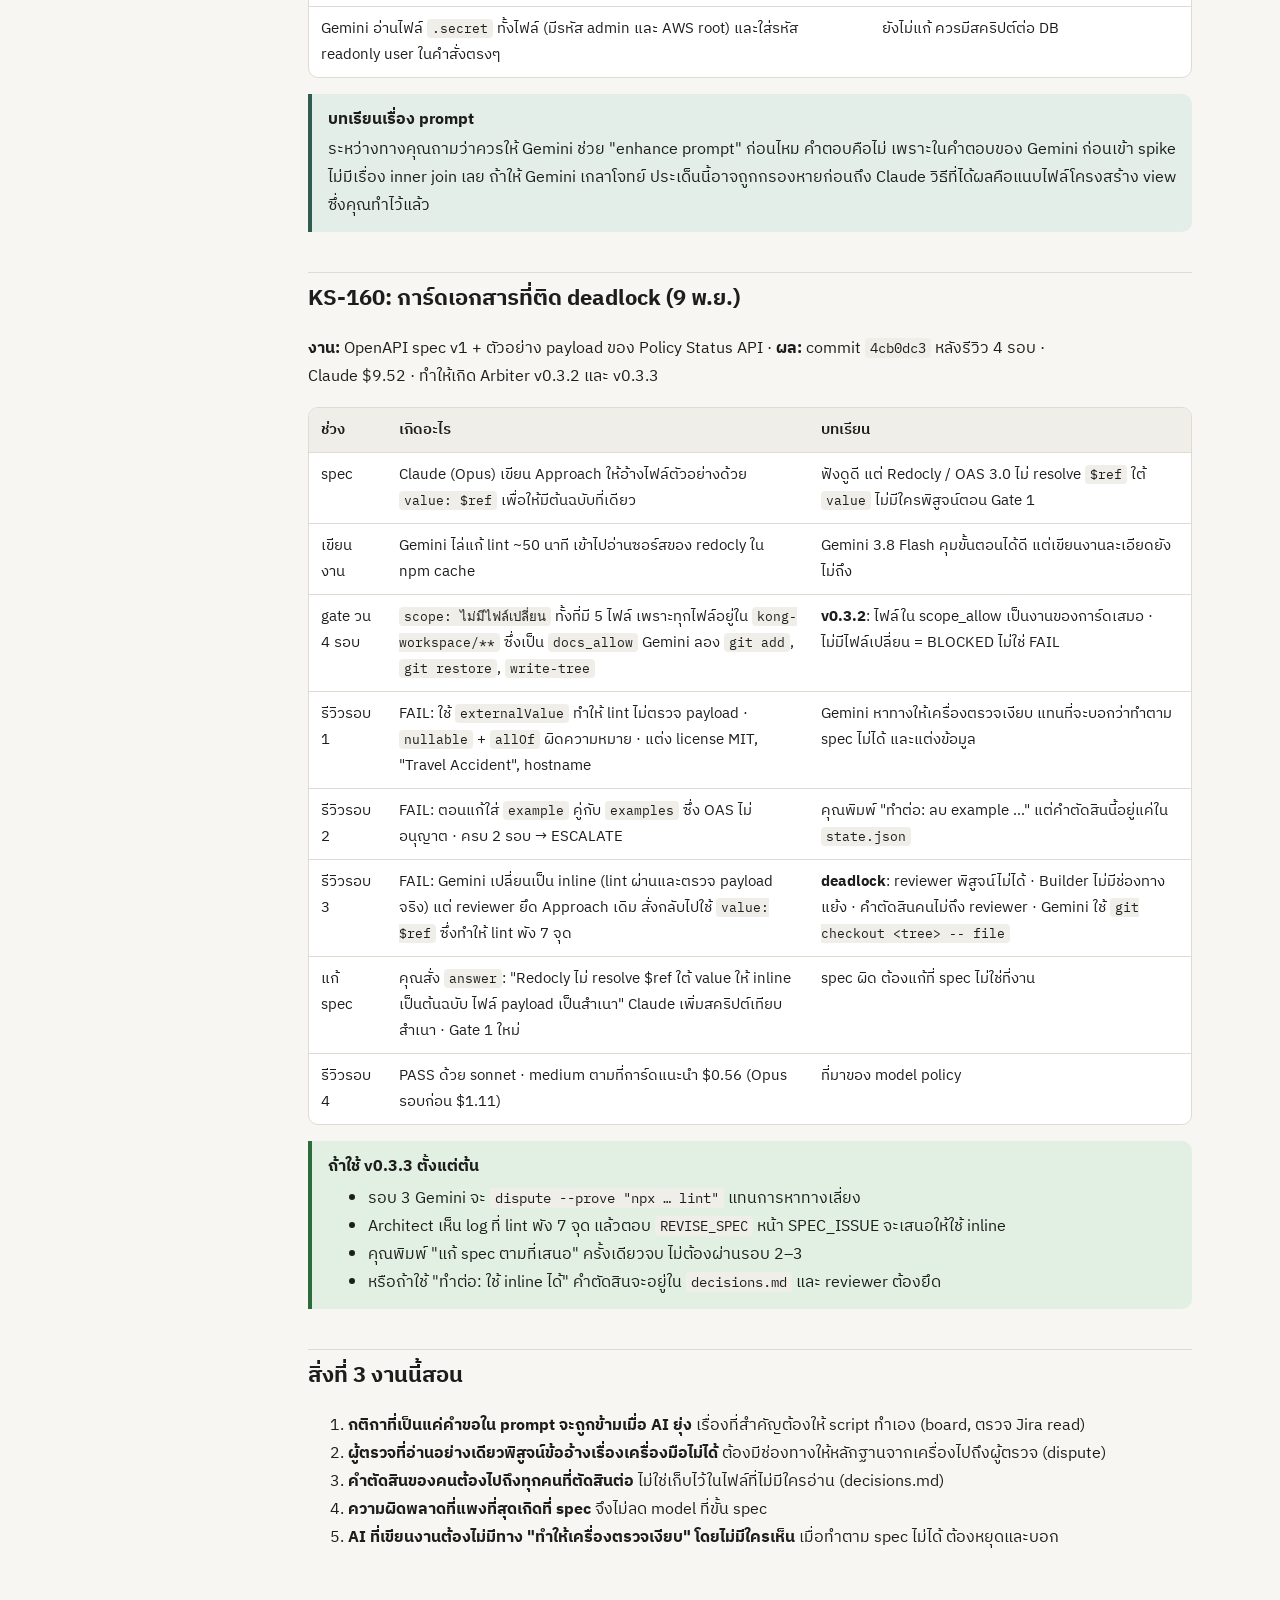
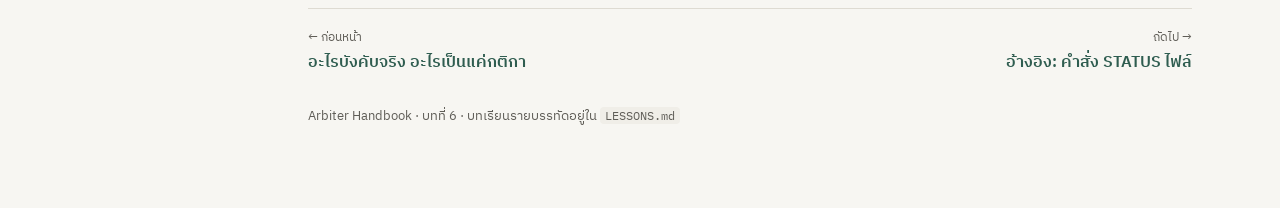
==== commit 3d26db9a: "feat: Arbiter v0.3.6 - the Builder adds its own summary on decision pages Pages the user must read a" ====
--- a/docs/cases.html
+++ b/docs/cases.html
@@ -14,7 +14,7 @@
 <div class="wrap">
 <nav class="toc" aria-label="สารบัญ">
   <div class="brand">Arbiter Handbook</div>
-  <div class="ver">v0.3.5 · 10 พ.ย. 2026</div>
+  <div class="ver">v0.3.6 · 10 พ.ย. 2026</div>
   <div class="links"><a href="index.html">เริ่มที่นี่</a><a href="concepts.html">แนวคิดและบทบาท</a><a href="feature.html">/feature</a><a href="spike.html">/spike</a><a href="stuck.html">เมื่องานติด</a><a href="safety.html">อะไรบังคับจริง</a><a href="cases.html">กรณีศึกษา</a><a href="reference.html">อ้างอิง</a><a href="roadmap.html">Roadmap</a></div>
 </nav>
 <main>
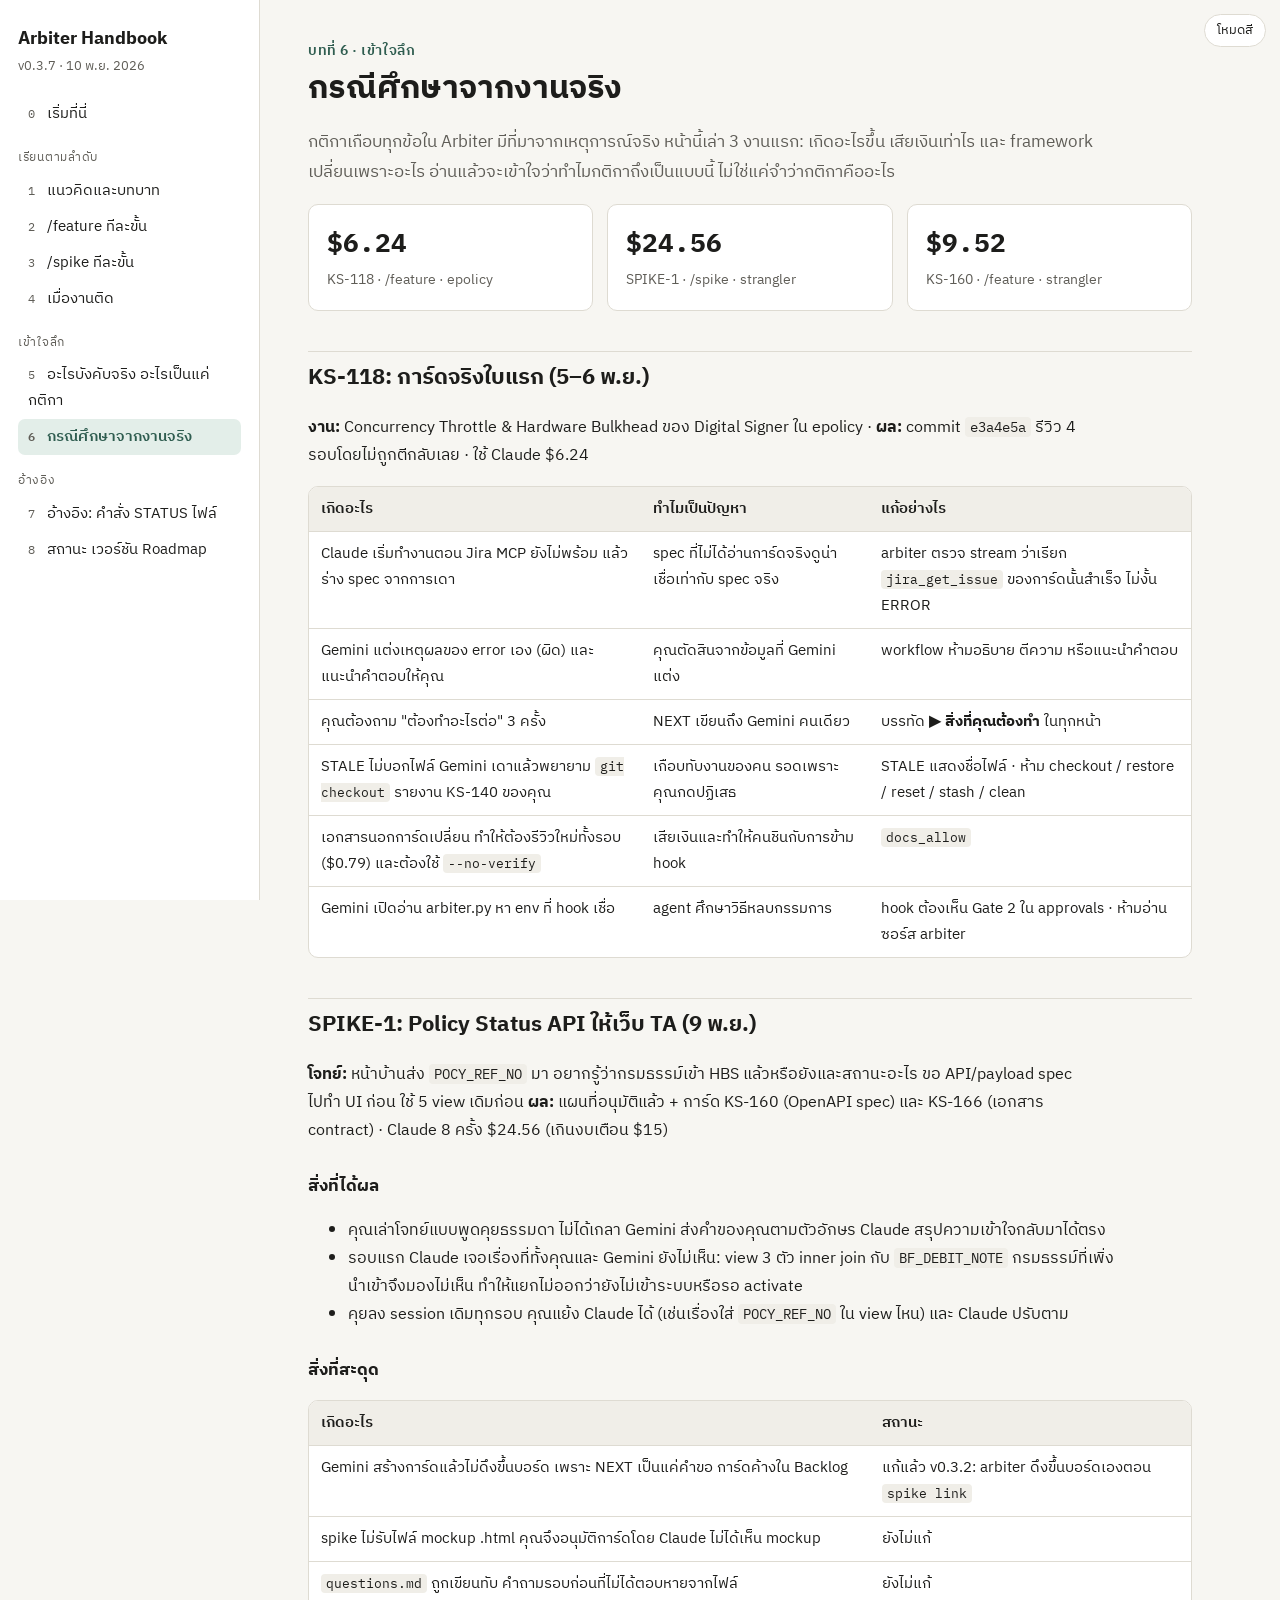
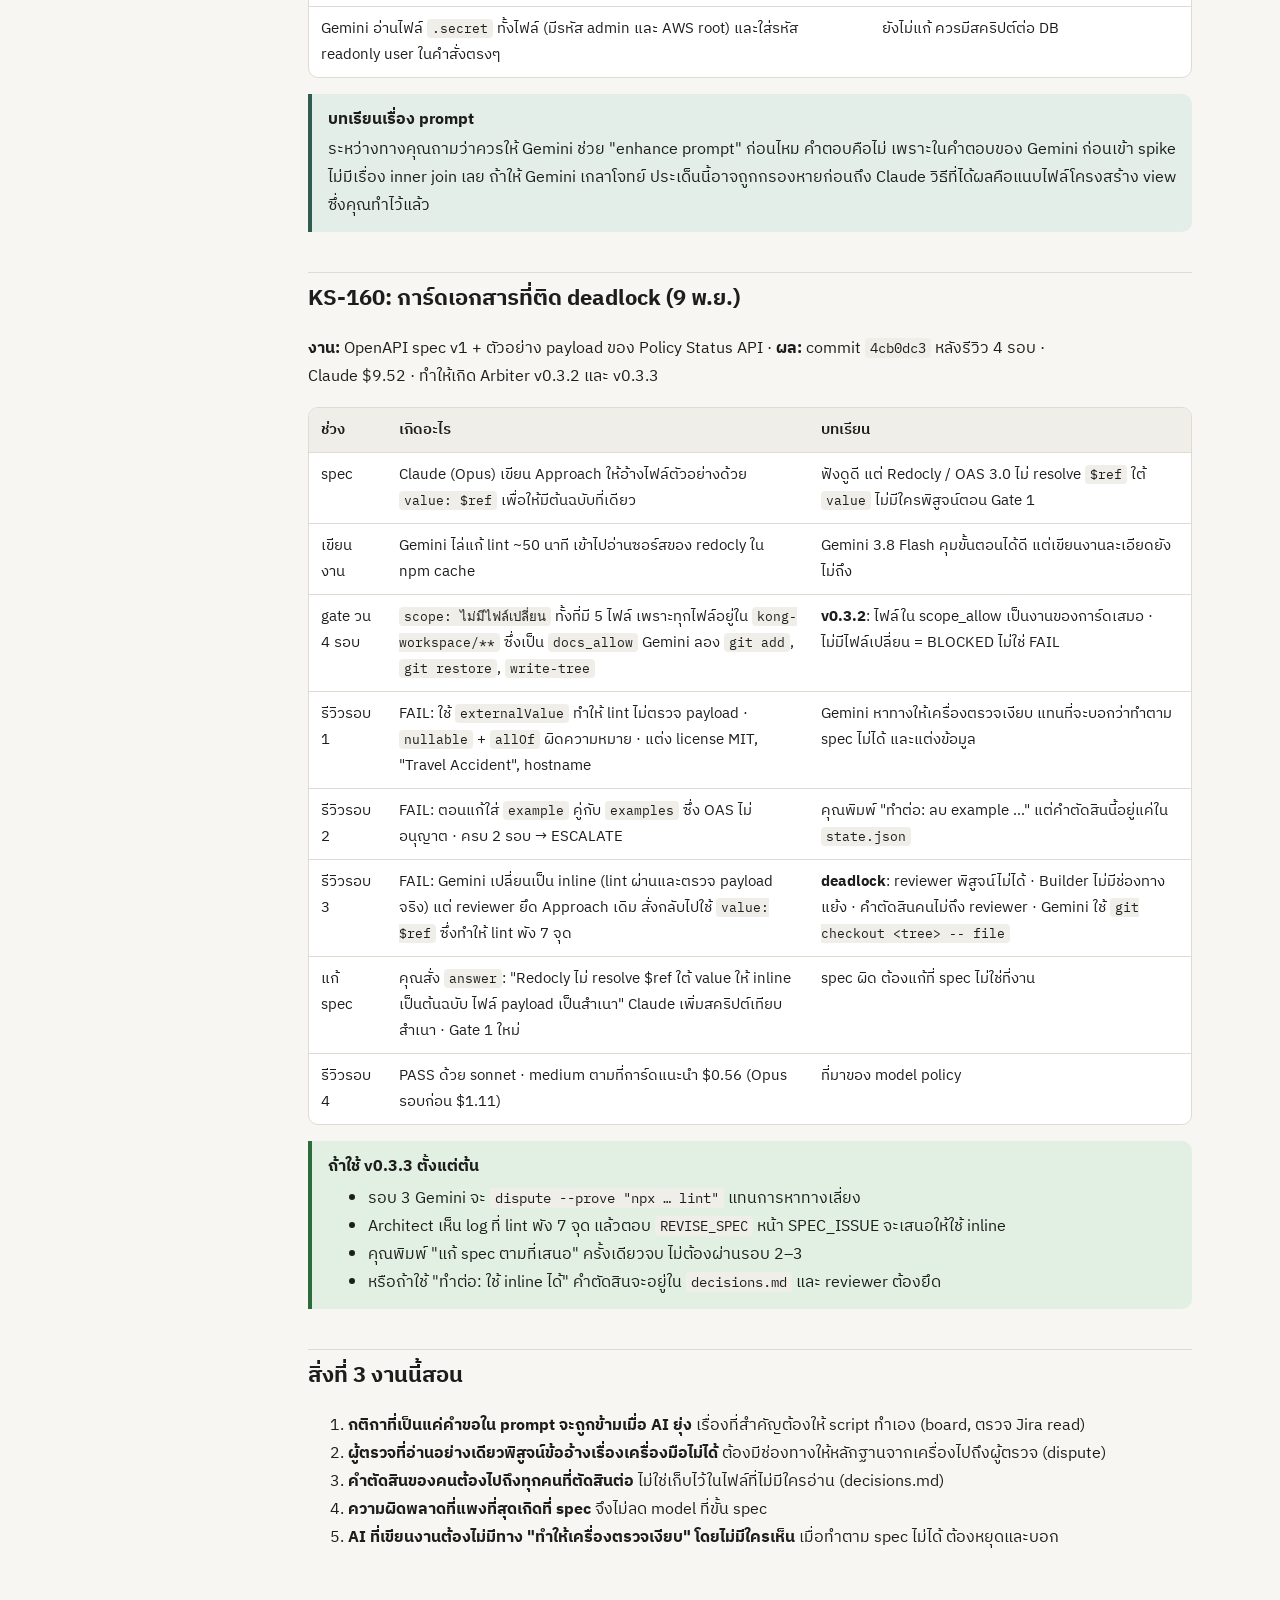
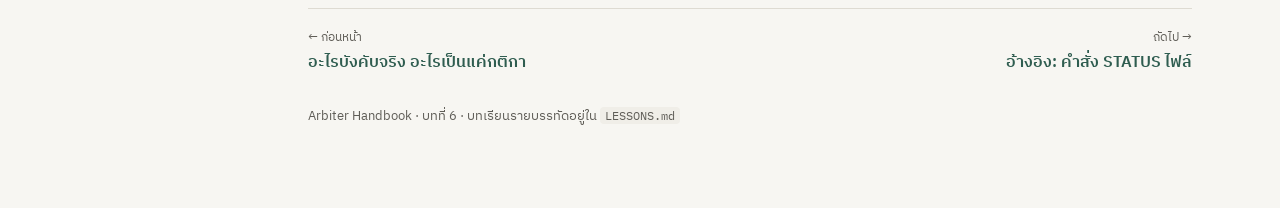
==== commit 44047ca6: "feat: Arbiter v0.3.7 - the approved spec is written onto the Jira card at Gate 1 Cards made by hand " ====
--- a/docs/cases.html
+++ b/docs/cases.html
@@ -14,7 +14,7 @@
 <div class="wrap">
 <nav class="toc" aria-label="สารบัญ">
   <div class="brand">Arbiter Handbook</div>
-  <div class="ver">v0.3.6 · 10 พ.ย. 2026</div>
+  <div class="ver">v0.3.7 · 10 พ.ย. 2026</div>
   <div class="links"><a href="index.html">เริ่มที่นี่</a><a href="concepts.html">แนวคิดและบทบาท</a><a href="feature.html">/feature</a><a href="spike.html">/spike</a><a href="stuck.html">เมื่องานติด</a><a href="safety.html">อะไรบังคับจริง</a><a href="cases.html">กรณีศึกษา</a><a href="reference.html">อ้างอิง</a><a href="roadmap.html">Roadmap</a></div>
 </nav>
 <main>
